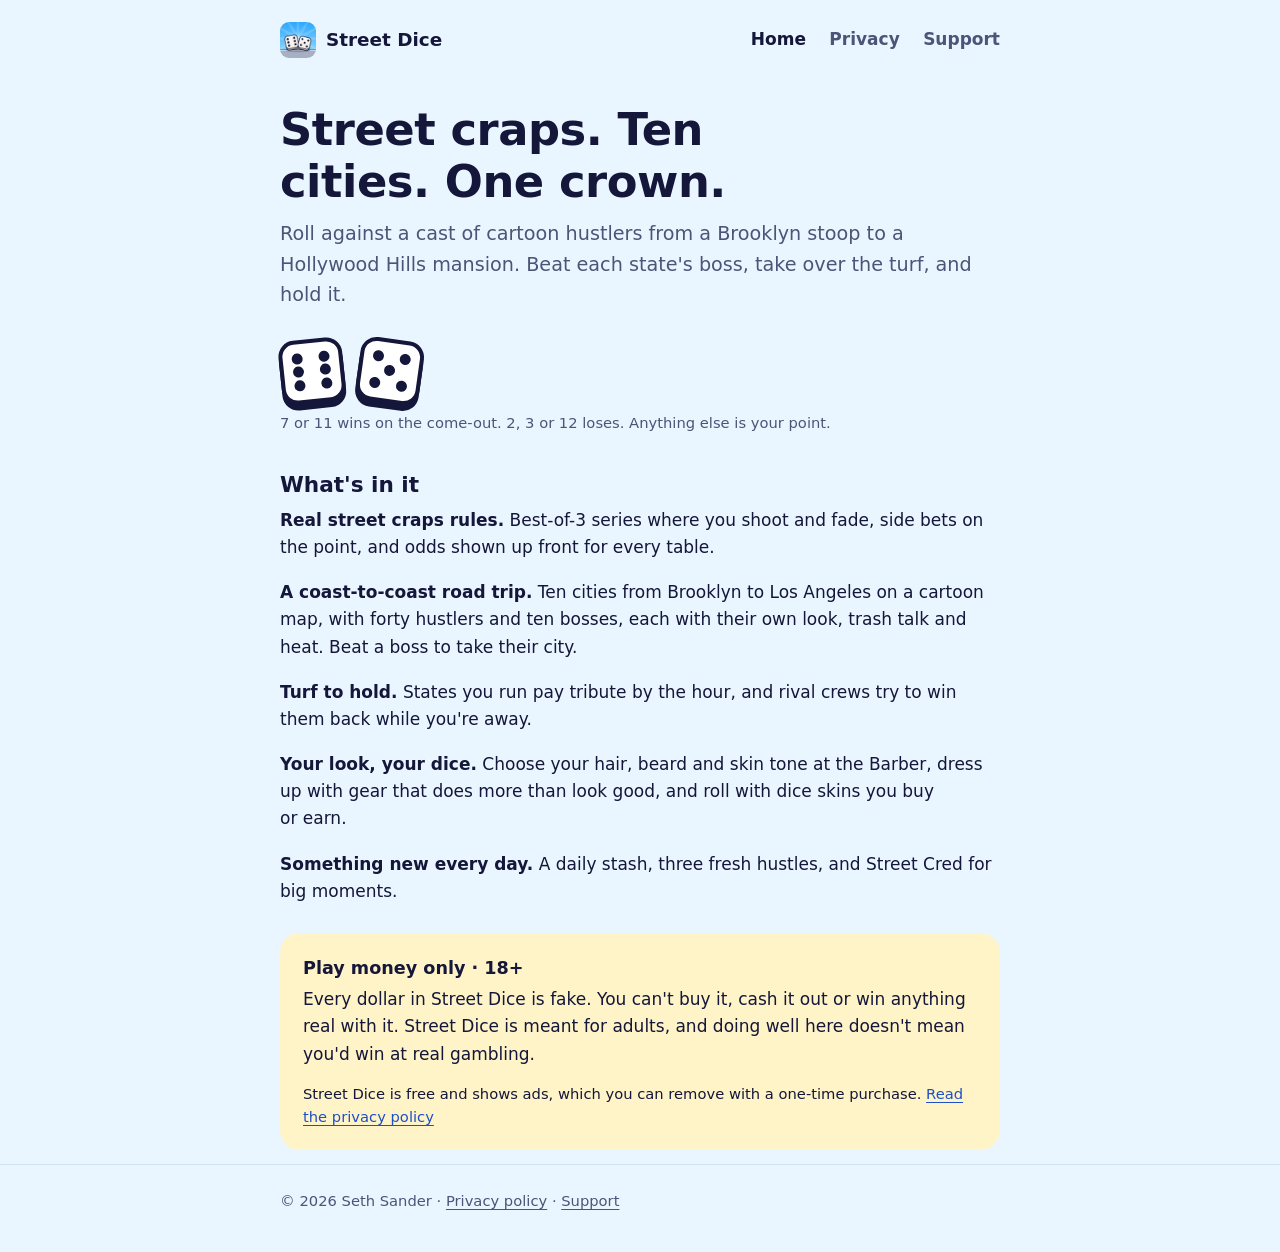
==== index.html @ 1fa0365e "Street Dice website: home, privacy policy and support Co-Authored-By: Claude Opus 5.5 <noreply@anthr" ====
<!doctype html>
<html lang="en">
<head>
  <meta charset="utf-8">
  <meta name="viewport" content="width=device-width, initial-scale=1">
  <title>Street Dice: Street Craps</title>
  <meta name="description" content="Street Dice is a cartoon street craps game for iPhone: road-trip across ten cities, take over turf and dress the part. Play money only.">
  <link rel="icon" href="icon.png">
  <link rel="stylesheet" href="style.css">
</head>
<body>
  <header class="site">
    <div class="wrap">
      <a class="brand" href="./"><img src="icon.png" alt="">Street Dice</a>
      <nav class="site" aria-label="Site">
        <a href="./" aria-current="page">Home</a>
        <a href="privacy/">Privacy</a>
        <a href="support/">Support</a>
      </nav>
    </div>
  </header>

  <main class="wrap">
    <h1>Street craps. Ten cities. One crown.</h1>
    <p class="lead">Roll against a cast of cartoon hustlers from a Brooklyn stoop to a Hollywood Hills mansion. Beat each state's boss, take over the turf, and hold it.</p>

    <div class="dice" role="img" aria-label="Two dice showing six and five">
      <span class="die"><i></i><i class="off"></i><i></i><i></i><i class="off"></i><i></i><i></i><i class="off"></i><i></i></span>
      <span class="die"><i></i><i class="off"></i><i></i><i class="off"></i><i></i><i class="off"></i><i></i><i class="off"></i><i></i></span>
    </div>
    <p class="small muted">7 or 11 wins on the come-out. 2, 3 or 12 loses. Anything else is your point.</p>

    <h2>What's in it</h2>
    <div class="points">
      <p><strong>Real street craps rules.</strong> Best-of-3 series where you shoot and fade, side bets on the point, and odds shown up front for every table.</p>
      <p><strong>A coast-to-coast road trip.</strong> Ten cities from Brooklyn to Los Angeles on a cartoon map, with forty hustlers and ten bosses, each with their own look, trash talk and heat. Beat a boss to take their city.</p>
      <p><strong>Turf to hold.</strong> States you run pay tribute by the hour, and rival crews try to win them back while you're away.</p>
      <p><strong>Your look, your dice.</strong> Choose your hair, beard and skin tone at the Barber, dress up with gear that does more than look good, and roll with dice skins you buy or earn.</p>
      <p><strong>Something new every day.</strong> A daily stash, three fresh hustles, and Street Cred for big moments.</p>
    </div>

    <div class="card promise">
      <h3>Play money only · 18+</h3>
      <p>Every dollar in Street Dice is fake. You can't buy it, cash it out or win anything real with it. Street Dice is meant for adults, and doing well here doesn't mean you'd win at real gambling.</p>
      <p class="small" style="margin:0">Street Dice is free and shows ads, which you can remove with a one-time purchase. <a href="privacy/">Read the privacy policy</a></p>
    </div>
  </main>

  <footer class="site">
    <div class="wrap">
      &copy; 2026 Seth Sander &middot; <a href="privacy/">Privacy policy</a> &middot; <a href="support/">Support</a>
    </div>
  </footer>
</body>
</html>
---- style.css ----
:root {
  --page: #eaf6ff;
  --card: #ffffff;
  --line: #cfe3f5;
  --ink: #14163a;
  --muted: #4a5577;
  --accent: #1d4fc9;
  --accent-wash: #fff4c7;
  --gold: #ffd23f;
  --sky: #2fa8ff;
  color-scheme: light dark;
}

@media (prefers-color-scheme: dark) {
  :root {
    --page: #0c1030;
    --card: #161b45;
    --line: #262d63;
    --ink: #eef1ff;
    --muted: #aab3dc;
    --accent: #8fb4ff;
    --accent-wash: #2b2a17;
  }
}

* { box-sizing: border-box; }

html { -webkit-text-size-adjust: 100%; }

body {
  margin: 0;
  background: var(--page);
  color: var(--ink);
  font-family: ui-rounded, "SF Pro Rounded", system-ui, -apple-system, "Segoe UI", sans-serif;
  font-size: 1.0625rem;
  line-height: 1.6;
}

a { color: var(--accent); text-underline-offset: 3px; }
a:hover { text-decoration-thickness: 2px; }
:focus-visible { outline: 3px solid var(--accent); outline-offset: 2px; border-radius: 4px; }

.wrap { max-width: 760px; margin: 0 auto; padding: 0 20px; }

header.site { padding: 22px 0; }
header.site .wrap { display: flex; align-items: center; justify-content: space-between; gap: 16px; flex-wrap: wrap; }
.brand { display: inline-flex; align-items: center; gap: 10px; font-weight: 800; font-size: 1.15rem; color: var(--ink); text-decoration: none; }
.brand img { width: 36px; height: 36px; border-radius: 9px; }
nav.site a { margin-left: 18px; font-weight: 700; text-decoration: none; color: var(--muted); }
nav.site a:first-child { margin-left: 0; }
nav.site a[aria-current="page"] { color: var(--ink); }

main { padding-bottom: 64px; }

h1 { font-size: clamp(2rem, 5vw, 2.8rem); line-height: 1.15; margin: 24px 0 12px; letter-spacing: -0.01em; text-wrap: balance; font-weight: 900; }
h2 { font-size: 1.35rem; line-height: 1.3; margin: 36px 0 8px; font-weight: 800; }
h3 { font-size: 1.1rem; margin: 0 0 4px; }
p { margin: 0 0 14px; text-wrap: pretty; }
ul { margin: 0 0 14px; padding-left: 1.3em; }
li { margin-bottom: 6px; }
.lead { font-size: 1.2rem; color: var(--muted); max-width: 60ch; }
.muted { color: var(--muted); }
.small { font-size: 0.92rem; }

.card {
  background: var(--card);
  border: 1px solid var(--line);
  border-radius: 20px;
  padding: 20px 22px;
  margin: 14px 0;
}

/* The dice shown once on the home page */
.dice { display: flex; gap: 14px; margin: 28px 0 8px; }
.die {
  width: 64px; height: 64px; border-radius: 16px; background: #fff; border: 4px solid #14163a;
  box-shadow: 0 6px 0 #14163a; display: grid; grid-template-columns: repeat(3, 1fr); grid-template-rows: repeat(3, 1fr);
  padding: 8px; transform: rotate(-6deg);
}
.die + .die { transform: rotate(8deg); }
.die i { width: 11px; height: 11px; border-radius: 50%; background: #14163a; place-self: center; }
.die i.off { visibility: hidden; }

.points { display: grid; gap: 4px; margin: 8px 0; }

.promise { background: var(--accent-wash); border-color: transparent; }

details { border-top: 1px solid var(--line); padding: 14px 0; }
details:first-of-type { border-top: 0; }
summary { cursor: pointer; font-weight: 700; }
details p { margin-top: 10px; }

.email { font-size: 1.25rem; font-weight: 700; word-break: break-all; }

footer.site { border-top: 1px solid var(--line); padding: 24px 0 40px; color: var(--muted); font-size: 0.92rem; }
footer.site a { color: var(--muted); }

@media (max-width: 480px) {
  nav.site a { margin-left: 14px; }
  .die { width: 54px; height: 54px; padding: 6px; }
  .die i { width: 9px; height: 9px; }
}
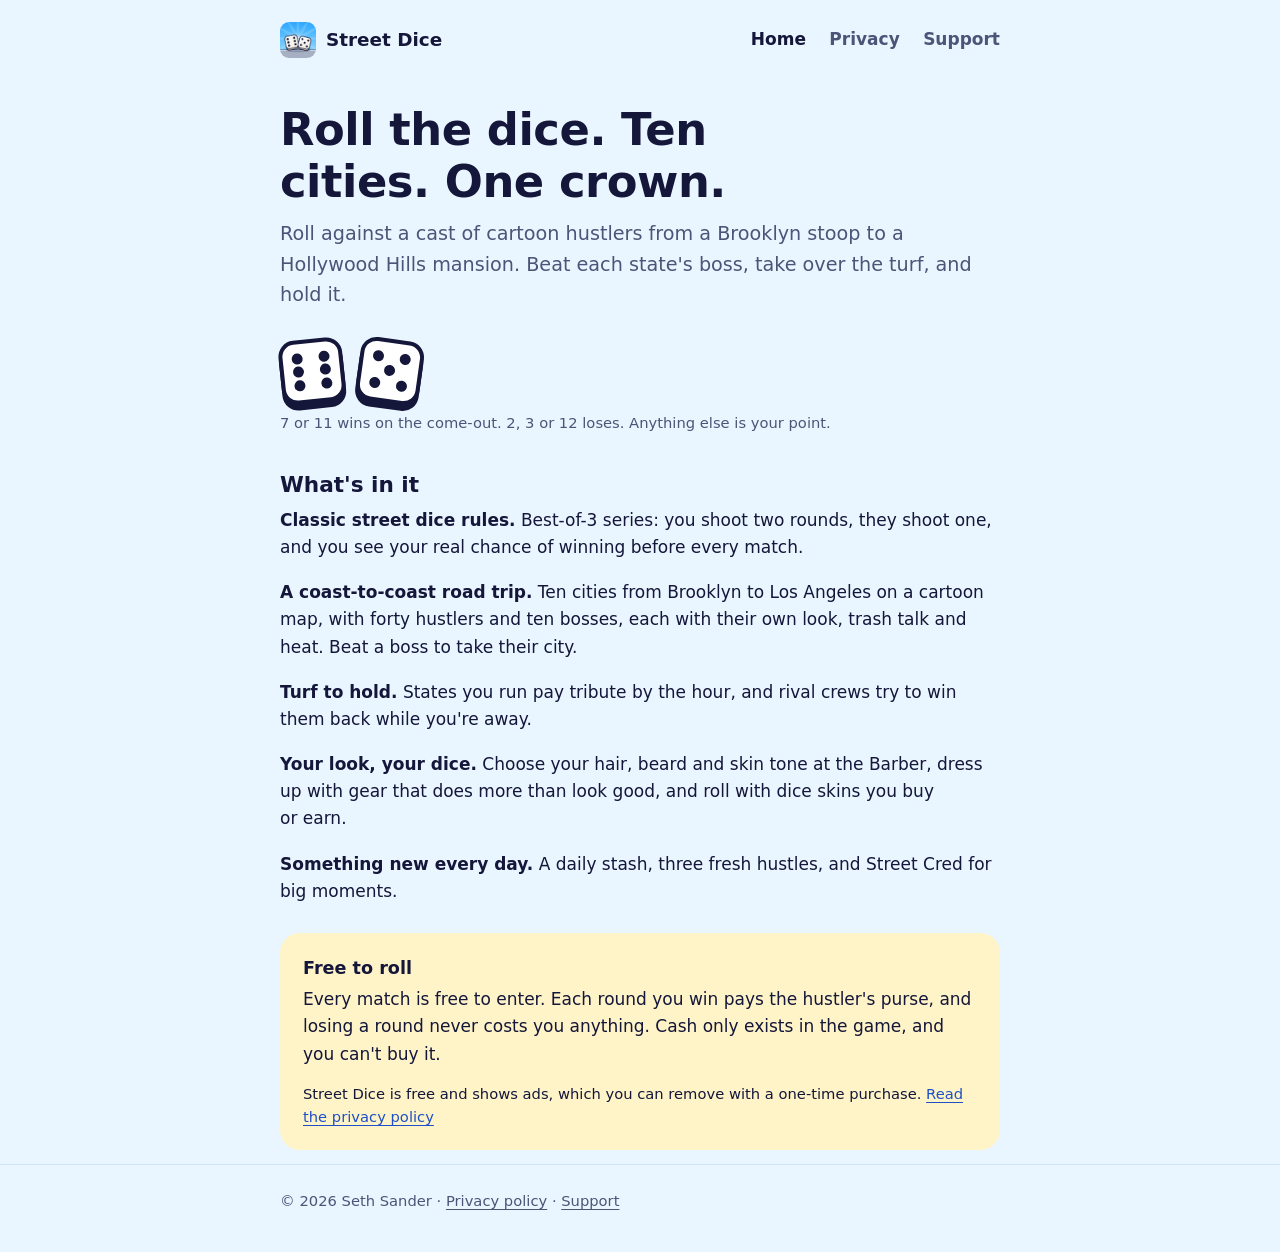
==== commit f5db976b: "Match the no-wager app: drop craps, 18+ and gambling wording Co-Authored-By: Claude Opus 5.5 <norepl" ====
--- a/index.html
+++ b/index.html
@@ -3,8 +3,8 @@
 <head>
   <meta charset="utf-8">
   <meta name="viewport" content="width=device-width, initial-scale=1">
-  <title>Street Dice: Street Craps</title>
-  <meta name="description" content="Street Dice is a cartoon street craps game for iPhone: road-trip across ten cities, take over turf and dress the part. Play money only.">
+  <title>Street Dice: Hustle the City</title>
+  <meta name="description" content="Street Dice is a cartoon street dice game for iPhone: road-trip across ten cities, take over turf and dress the part. Every match is free.">
   <link rel="icon" href="icon.png">
   <link rel="stylesheet" href="style.css">
 </head>
@@ -21,7 +21,7 @@
   </header>
 
   <main class="wrap">
-    <h1>Street craps. Ten cities. One crown.</h1>
+    <h1>Roll the dice. Ten cities. One crown.</h1>
     <p class="lead">Roll against a cast of cartoon hustlers from a Brooklyn stoop to a Hollywood Hills mansion. Beat each state's boss, take over the turf, and hold it.</p>
 
     <div class="dice" role="img" aria-label="Two dice showing six and five">
@@ -32,7 +32,7 @@
 
     <h2>What's in it</h2>
     <div class="points">
-      <p><strong>Real street craps rules.</strong> Best-of-3 series where you shoot and fade, side bets on the point, and odds shown up front for every table.</p>
+      <p><strong>Classic street dice rules.</strong> Best-of-3 series: you shoot two rounds, they shoot one, and you see your real chance of winning before every match.</p>
       <p><strong>A coast-to-coast road trip.</strong> Ten cities from Brooklyn to Los Angeles on a cartoon map, with forty hustlers and ten bosses, each with their own look, trash talk and heat. Beat a boss to take their city.</p>
       <p><strong>Turf to hold.</strong> States you run pay tribute by the hour, and rival crews try to win them back while you're away.</p>
       <p><strong>Your look, your dice.</strong> Choose your hair, beard and skin tone at the Barber, dress up with gear that does more than look good, and roll with dice skins you buy or earn.</p>
@@ -40,8 +40,8 @@
     </div>
 
     <div class="card promise">
-      <h3>Play money only · 18+</h3>
-      <p>Every dollar in Street Dice is fake. You can't buy it, cash it out or win anything real with it. Street Dice is meant for adults, and doing well here doesn't mean you'd win at real gambling.</p>
+      <h3>Free to roll</h3>
+      <p>Every match is free to enter. Each round you win pays the hustler's purse, and losing a round never costs you anything. Cash only exists in the game, and you can't buy it.</p>
       <p class="small" style="margin:0">Street Dice is free and shows ads, which you can remove with a one-time purchase. <a href="privacy/">Read the privacy policy</a></p>
     </div>
   </main>
